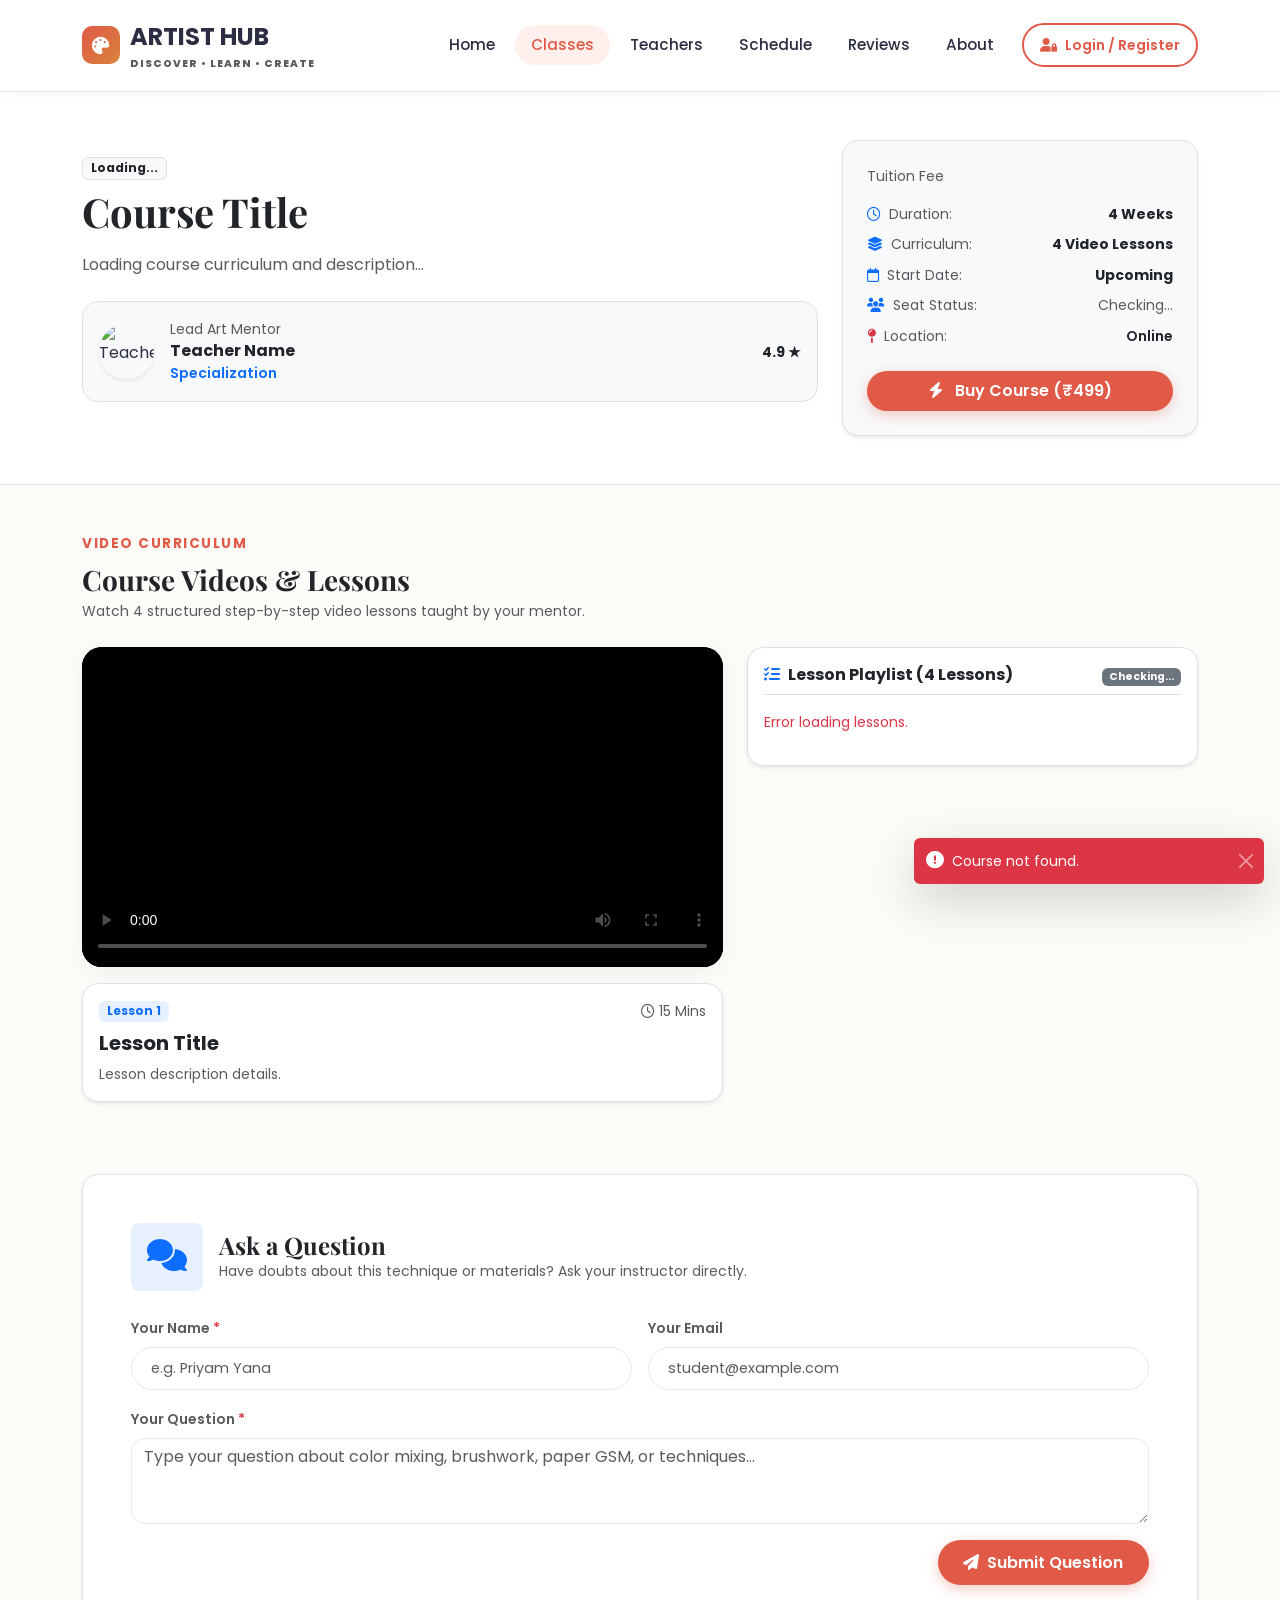
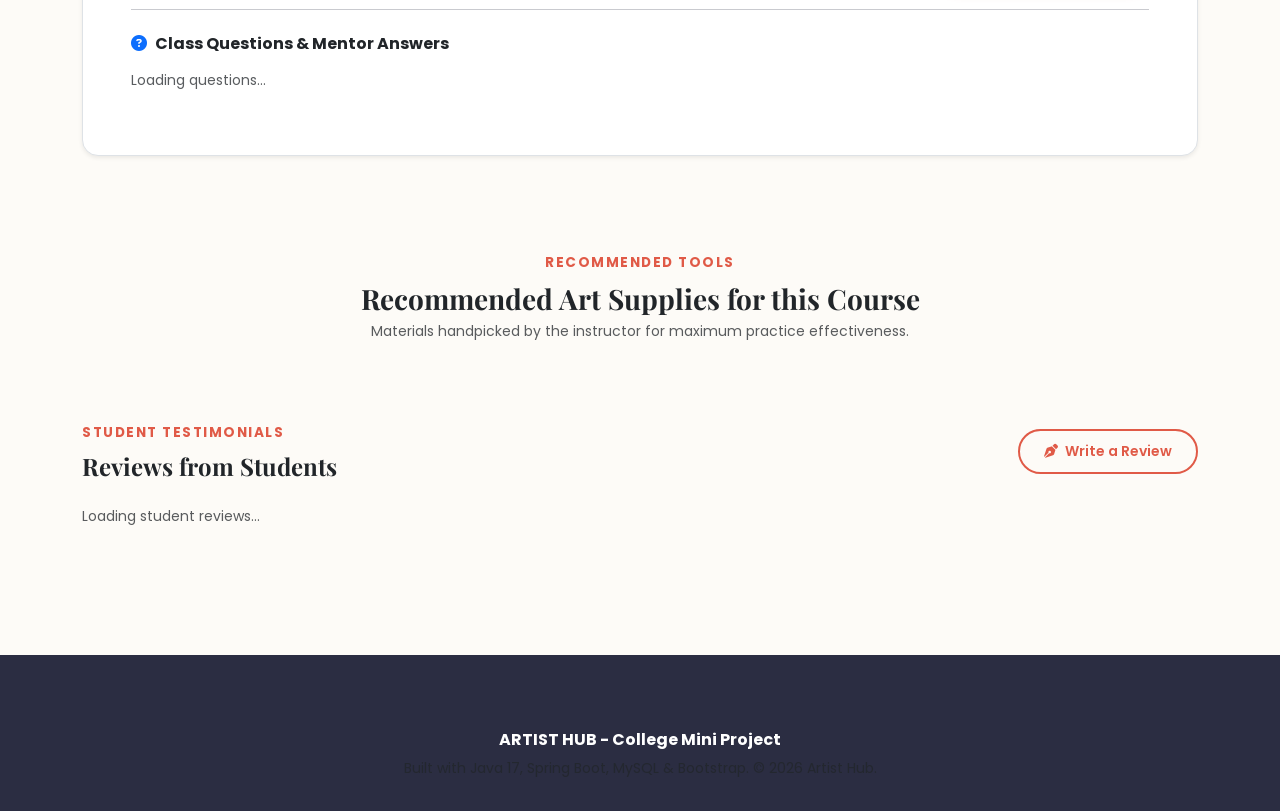
==== src/main/resources/static/course-detail.html @ 87f084c5 "Complete Artist Hub - Video learning, locked/unlocked access control, demo purchase flow, auth, prof" ====
<!DOCTYPE html>
<html lang="en">
<head>
    <meta charset="UTF-8">
    <meta name="viewport" content="width=device-width, initial-scale=1.0">
    <title>Course Details &amp; Video Lessons - ARTIST HUB</title>
    <!-- Google Fonts -->
    <link rel="preconnect" href="https://fonts.googleapis.com">
    <link rel="preconnect" href="https://fonts.gstatic.com" crossorigin>
    <link href="https://fonts.googleapis.com/css2?family=Playfair+Display:wght@600;700;800&family=Poppins:wght@300;400;500;600;700&display=swap" rel="stylesheet">
    <!-- Bootstrap 5 CSS CDN -->
    <link href="https://cdn.jsdelivr.net/npm/bootstrap@5.3.3/dist/css/bootstrap.min.css" rel="stylesheet">
    <!-- Font Awesome Icons -->
    <link rel="stylesheet" href="https://cdnjs.cloudflare.com/ajax/libs/font-awesome/6.5.2/css/all.min.css">
    <!-- Custom CSS -->
    <link rel="stylesheet" href="css/style.css">
    <style>
        .lesson-item {
            cursor: pointer;
            transition: all 0.25s ease;
            border-radius: 12px;
            padding: 1rem 1.2rem;
            margin-bottom: 0.6rem;
            background: #fff;
            border: 1px solid var(--border-color);
        }
        .lesson-item:hover {
            transform: translateX(4px);
            border-color: var(--primary-color);
        }
        .lesson-item.active {
            border-left: 5px solid var(--primary-color);
            background: #fff8f6;
            border-color: #f7cfc8;
        }
        .lesson-item.locked {
            background: #fbfbfb;
            opacity: 0.85;
        }
        .lesson-item.locked:hover {
            border-color: #f59e0b;
            background: #fffdfa;
        }
        .video-player-box {
            background: #000;
            border-radius: 20px;
            overflow: hidden;
            box-shadow: var(--shadow-soft);
        }
        .video-player-box video {
            width: 100%;
            max-height: 460px;
            display: block;
            background-color: #000;
        }
        .locked-video-overlay {
            min-height: 380px;
            background: linear-gradient(135deg, #1e202f 0%, #2b2d42 100%);
            display: flex;
            flex-direction: column;
            align-items: center;
            justify-content: center;
            color: #fff;
            padding: 2.5rem;
            text-align: center;
            border-radius: 20px;
        }
        .supply-check-item {
            background: #fff;
            border: 1px solid var(--border-color);
            border-radius: 12px;
            padding: 1rem;
            height: 100%;
            transition: transform 0.2s;
        }
        .supply-check-item:hover {
            transform: translateY(-3px);
            border-color: var(--primary-color);
        }
    </style>
</head>
<body>

    <!-- NAVBAR -->
    <nav class="navbar navbar-expand-lg navbar-custom sticky-top">
        <div class="container">
            <a class="navbar-brand" href="index.html">
                <span class="brand-icon"><i class="fa-solid fa-palette"></i></span>
                <div>
                    <span class="fw-bold tracking-wide">ARTIST HUB</span>
                    <span class="d-block small text-muted font-sans" style="font-size: 0.65rem; letter-spacing: 1px;">DISCOVER • LEARN • CREATE</span>
                </div>
            </a>
            <button class="navbar-toggler border-0" type="button" data-bs-toggle="collapse" data-bs-target="#mainNavbar">
                <span class="navbar-toggler-icon"></span>
            </button>
            <div class="collapse navbar-collapse" id="mainNavbar">
                <ul class="navbar-nav ms-auto mb-2 mb-lg-0 align-items-lg-center gap-1">
                    <li class="nav-item"><a class="nav-link" href="index.html">Home</a></li>
                    <li class="nav-item"><a class="nav-link active" href="classes.html">Classes</a></li>
                    <li class="nav-item"><a class="nav-link" href="teachers.html">Teachers</a></li>
                    <li class="nav-item"><a class="nav-link" href="schedule.html">Schedule</a></li>
                    <li class="nav-item"><a class="nav-link" href="reviews.html">Reviews</a></li>
                    <li class="nav-item"><a class="nav-link" href="about.html">About</a></li>
                </ul>
            </div>
        </div>
    </nav>

    <!-- 1. COURSE HERO & HEADER -->
    <section class="py-5 bg-white border-bottom">
        <div class="container">
            <div class="row align-items-center g-4">
                <div class="col-lg-8">
                    <div class="d-flex flex-wrap gap-2 mb-2" id="courseBadgesHeader">
                        <span class="badge bg-light text-dark border">Loading...</span>
                    </div>
                    <h1 class="display-6 fw-bold text-dark mb-3" id="courseDetailTitle">Course Title</h1>
                    <p class="text-muted fs-6 mb-4" id="courseDetailDesc">Loading course curriculum and description...</p>

                    <!-- Instructor Row -->
                    <div class="d-flex align-items-center gap-3 p-3 bg-light rounded-4 border mb-3">
                        <img id="courseTeacherImg" src="" alt="Teacher" class="rounded-circle object-fit-cover shadow-sm" style="width: 55px; height: 55px;">
                        <div>
                            <span class="small text-muted d-block font-sans">Lead Art Mentor</span>
                            <h6 class="mb-0 fw-bold text-dark" id="courseTeacherName">Teacher Name</h6>
                            <small class="text-primary fw-semibold" id="courseTeacherSpec">Specialization</small>
                            <span class="text-muted small ms-2" id="courseTeacherExp"></span>
                        </div>
                        <div class="ms-auto text-end">
                            <div class="star-rating mb-0" id="courseRatingStars"></div>
                            <span class="small fw-bold text-dark" id="courseRatingValue">4.9 ★</span>
                        </div>
                    </div>
                </div>

                <!-- Course Action Card -->
                <div class="col-lg-4">
                    <div class="p-4 rounded-4 bg-light border shadow-sm">
                        <div class="d-flex justify-content-between align-items-center mb-3">
                            <span class="text-muted small font-sans">Tuition Fee</span>
                            <div id="courseFeeDisplay" class="fw-bold fs-3"></div>
                        </div>

                        <ul class="list-unstyled small text-muted mb-4">
                            <li class="mb-2 d-flex justify-content-between">
                                <span><i class="fa-regular fa-clock text-primary me-2"></i>Duration:</span>
                                <strong class="text-dark" id="courseDuration">4 Weeks</strong>
                            </li>
                            <li class="mb-2 d-flex justify-content-between">
                                <span><i class="fa-solid fa-layer-group text-primary me-2"></i>Curriculum:</span>
                                <strong class="text-dark">4 Video Lessons</strong>
                            </li>
                            <li class="mb-2 d-flex justify-content-between">
                                <span><i class="fa-regular fa-calendar text-primary me-2"></i>Start Date:</span>
                                <strong class="text-dark" id="courseDate">Upcoming</strong>
                            </li>
                            <li class="mb-2 d-flex justify-content-between">
                                <span><i class="fa-solid fa-users text-primary me-2"></i>Seat Status:</span>
                                <span id="courseSeatsStatus">Checking...</span>
                            </li>
                            <li class="d-flex justify-content-between" id="courseLocationRow">
                                <span><i class="fa-solid fa-map-pin text-danger me-2"></i>Location:</span>
                                <span class="fw-semibold text-dark" id="courseLocation">Online</span>
                            </li>
                        </ul>

                        <div id="courseActionBtnContainer">
                            <button class="btn btn-primary-custom w-100 py-2 fs-6" id="primaryActionBtn" onclick="handleEnrollOrBuyClick()">
                                <i class="fa-solid fa-cart-shopping me-2"></i>Buy Course
                            </button>
                        </div>
                    </div>
                </div>
            </div>
        </div>
    </section>

    <!-- 2. COURSE VIDEOS / LESSON LEARNING SECTION -->
    <section class="container py-5">
        <div class="section-header mb-4">
            <span class="section-subtitle">Video Curriculum</span>
            <h3 class="fw-bold text-dark mb-1">Course Videos &amp; Lessons</h3>
            <p class="text-muted small">Watch 4 structured step-by-step video lessons taught by your mentor.</p>
        </div>

        <div class="row g-4">
            <!-- Video Player Column -->
            <div class="col-lg-7">
                <div class="video-player-box mb-3" id="videoPlayerBox">
                    <video id="courseVideoPlayer" controls playsinline poster="https://images.unsplash.com/photo-1579783900882-c0d3dad7b119?auto=format&fit=crop&w=800&q=80">
                        <source id="videoSource" src="" type="video/mp4">
                        Your browser does not support the HTML5 video element.
                    </video>
                </div>

                <!-- Locked Video Notice Placeholder (Shown when user clicks locked video) -->
                <div class="locked-video-overlay d-none mb-3" id="lockedVideoNotice">
                    <div class="rounded-circle bg-warning bg-opacity-10 text-warning d-inline-flex align-items-center justify-content-center mb-3" style="width: 75px; height: 75px;">
                        <i class="fa-solid fa-lock fa-3x"></i>
                    </div>
                    <h4 class="fw-bold text-white mb-2">This Lesson is Locked</h4>
                    <p class="text-light opacity-75 max-w-500 mb-4" id="lockedNoticeMessage">
                        Purchase this course to unlock all 4 lessons, practice files, and instructor guidance.
                    </p>
                    <button class="btn btn-warning btn-lg rounded-pill px-5 fw-bold text-dark shadow" onclick="openDemoPaymentModal()">
                        <i class="fa-solid fa-bolt me-2"></i>Buy Course to Unlock
                    </button>
                </div>

                <!-- Video Meta Info -->
                <div class="p-3 bg-white rounded-4 border shadow-sm">
                    <div class="d-flex justify-content-between align-items-center mb-2">
                        <span class="badge bg-primary bg-opacity-10 text-primary fw-bold" id="activeLessonBadge">Lesson 1</span>
                        <span class="small text-muted"><i class="fa-regular fa-clock me-1"></i><span id="activeLessonDuration">15 Mins</span></span>
                    </div>
                    <h5 class="fw-bold text-dark mb-2" id="activeLessonTitle">Lesson Title</h5>
                    <p class="small text-muted mb-0" id="activeLessonDesc">Lesson description details.</p>
                </div>
            </div>

            <!-- Lessons Playlist Column -->
            <div class="col-lg-5">
                <div class="p-3 bg-white rounded-4 border shadow-sm">
                    <div class="d-flex justify-content-between align-items-center mb-3 pb-2 border-bottom">
                        <h6 class="fw-bold text-dark mb-0"><i class="fa-solid fa-list-check text-primary me-2"></i>Lesson Playlist (4 Lessons)</h6>
                        <span class="small text-muted" id="accessStatusBadge"><span class="badge bg-secondary">Checking...</span></span>
                    </div>

                    <div id="lessonsListContainer">
                        <div class="text-center py-4">
                            <div class="spinner-border spinner-border-sm text-primary"></div>
                            <span class="small text-muted ms-2">Loading lessons...</span>
                        </div>
                    </div>
                </div>
            </div>
        </div>
    </section>

    <!-- 3. ASK A QUESTION (Q&A) SECTION -->
    <section class="container py-4">
        <div class="p-4 p-md-5 bg-white rounded-4 border shadow-sm mb-5">
            <div class="d-flex align-items-center gap-3 mb-4">
                <div class="rounded-3 p-3 bg-primary bg-opacity-10 text-primary">
                    <i class="fa-solid fa-comments fa-2x"></i>
                </div>
                <div>
                    <h4 class="fw-bold text-dark mb-0">Ask a Question</h4>
                    <p class="text-muted small mb-0">Have doubts about this technique or materials? Ask your instructor directly.</p>
                </div>
            </div>

            <!-- Question Form -->
            <form id="askQuestionForm" class="mb-4">
                <div class="row g-3">
                    <div class="col-md-6">
                        <label for="qStudentName" class="form-label small fw-semibold text-muted">Your Name <span class="text-danger">*</span></label>
                        <input type="text" class="form-control form-control-custom" id="qStudentName" placeholder="e.g. Priyam Yana" required>
                    </div>
                    <div class="col-md-6">
                        <label for="qStudentEmail" class="form-label small fw-semibold text-muted">Your Email</label>
                        <input type="email" class="form-control form-control-custom" id="qStudentEmail" placeholder="student@example.com">
                    </div>
                    <div class="col-12">
                        <label for="qQuestionText" class="form-label small fw-semibold text-muted">Your Question <span class="text-danger">*</span></label>
                        <textarea class="form-control" id="qQuestionText" rows="3" style="border-radius: 14px; border: 1px solid var(--border-color);" placeholder="Type your question about color mixing, brushwork, paper GSM, or techniques..." required></textarea>
                    </div>
                    <div class="col-12 text-end">
                        <button type="submit" class="btn btn-primary-custom" id="askQuestionSubmitBtn">
                            <i class="fa-solid fa-paper-plane me-2"></i>Submit Question
                        </button>
                    </div>
                </div>
            </form>

            <hr class="my-4">

            <!-- Question History -->
            <h6 class="fw-bold text-dark mb-3"><i class="fa-solid fa-circle-question text-primary me-2"></i>Class Questions &amp; Mentor Answers</h6>
            <div id="questionsListContainer" class="d-flex flex-column gap-3">
                <p class="text-muted small">Loading questions...</p>
            </div>
        </div>
    </section>

    <!-- 4. RECOMMENDED ART SUPPLIES SECTION -->
    <section class="container py-4">
        <div class="section-header text-center mb-4">
            <span class="section-subtitle">Recommended Tools</span>
            <h3 class="fw-bold text-dark mb-1">Recommended Art Supplies for this Course</h3>
            <p class="text-muted small">Materials handpicked by the instructor for maximum practice effectiveness.</p>
        </div>

        <div class="row g-3" id="courseSuppliesGrid">
            <!-- Dynamically populated based on course category -->
        </div>
    </section>

    <!-- 5. REVIEWS & RATINGS SECTION -->
    <section class="container py-5">
        <div class="d-flex justify-content-between align-items-center mb-4">
            <div>
                <span class="section-subtitle">Student Testimonials</span>
                <h4 class="fw-bold text-dark mb-0">Reviews from Students</h4>
            </div>
            <a href="reviews.html" class="btn btn-outline-custom btn-sm">
                <i class="fa-solid fa-pen-nib me-1"></i> Write a Review
            </a>
        </div>

        <div class="row g-4" id="courseReviewsRow">
            <p class="text-muted small">Loading student reviews...</p>
        </div>
    </section>

    <!-- ================================================================
         DEMO PAYMENT MODAL (DEMO PURCHASE FLOW)
         ================================================================ -->
    <div class="modal fade" id="demoPaymentModal" tabindex="-1" aria-labelledby="demoPaymentModalLabel" aria-hidden="true">
        <div class="modal-dialog modal-dialog-centered modal-lg">
            <div class="modal-content">
                <div class="modal-header bg-light">
                    <div>
                        <span class="badge bg-warning text-dark fw-bold mb-1"><i class="fa-solid fa-flask me-1"></i> COLLEGE DEMO CHECKOUT</span>
                        <h5 class="modal-title fw-bold text-dark" id="demoPaymentModalLabel">Complete Course Enrollment</h5>
                    </div>
                    <button type="button" class="btn-close" data-bs-dismiss="modal"></button>
                </div>
                <div class="modal-body p-4">
                    <!-- Order Summary Box -->
                    <div class="p-3 bg-light rounded-4 border mb-4">
                        <div class="d-flex justify-content-between align-items-center mb-1">
                            <span class="small text-muted font-sans">Course</span>
                            <strong class="text-dark" id="payModalCourseName">Course Title</strong>
                        </div>
                        <div class="d-flex justify-content-between align-items-center mb-1">
                            <span class="small text-muted font-sans">Student</span>
                            <strong class="text-dark" id="payModalStudentName">Student Name</strong>
                        </div>
                        <div class="d-flex justify-content-between align-items-center pt-2 border-top mt-2">
                            <span class="fw-bold text-dark">Total Amount Due</span>
                            <span class="fw-bold fs-4 text-success" id="payModalAmount">₹499</span>
                        </div>
                    </div>

                    <!-- Payment Method Selector -->
                    <h6 class="fw-bold text-dark mb-3"><i class="fa-solid fa-credit-card text-primary me-2"></i>Select Payment Method</h6>
                    <div class="row g-2 mb-4">
                        <div class="col-6 col-sm-3">
                            <input type="radio" class="btn-check" name="payMethod" id="methodUPI" value="UPI" checked onchange="updatePaymentFields('UPI')">
                            <label class="btn btn-outline-secondary w-100 py-2 rounded-3 text-center" for="methodUPI">
                                <i class="fa-solid fa-mobile-screen-button d-block mb-1 fs-5"></i>
                                <span class="small fw-semibold">UPI</span>
                            </label>
                        </div>
                        <div class="col-6 col-sm-3">
                            <input type="radio" class="btn-check" name="payMethod" id="methodDebit" value="Debit Card" onchange="updatePaymentFields('Card')">
                            <label class="btn btn-outline-secondary w-100 py-2 rounded-3 text-center" for="methodDebit">
                                <i class="fa-solid fa-credit-card d-block mb-1 fs-5"></i>
                                <span class="small fw-semibold">Debit Card</span>
                            </label>
                        </div>
                        <div class="col-6 col-sm-3">
                            <input type="radio" class="btn-check" name="payMethod" id="methodCredit" value="Credit Card" onchange="updatePaymentFields('Card')">
                            <label class="btn btn-outline-secondary w-100 py-2 rounded-3 text-center" for="methodCredit">
                                <i class="fa-regular fa-credit-card d-block mb-1 fs-5"></i>
                                <span class="small fw-semibold">Credit Card</span>
                            </label>
                        </div>
                        <div class="col-6 col-sm-3">
                            <input type="radio" class="btn-check" name="payMethod" id="methodNet" value="Net Banking" onchange="updatePaymentFields('Net')">
                            <label class="btn btn-outline-secondary w-100 py-2 rounded-3 text-center" for="methodNet">
                                <i class="fa-solid fa-building-columns d-block mb-1 fs-5"></i>
                                <span class="small fw-semibold">Net Banking</span>
                            </label>
                        </div>
                    </div>

                    <!-- Payment Fields Form -->
                    <form id="demoPaymentForm">
                        <!-- UPI Container -->
                        <div id="upiFieldsContainer" class="mb-3">
                            <label for="payUpiId" class="form-label small fw-semibold text-muted">UPI ID / VPA <span class="text-danger">*</span></label>
                            <div class="input-group">
                                <span class="input-group-text bg-light"><i class="fa-solid fa-at text-muted"></i></span>
                                <input type="text" class="form-control form-control-custom" id="payUpiId" placeholder="e.g. student@okhdfcbank" value="priyam@okaxis">
                            </div>
                            <small class="text-muted mt-1 d-block">Demo UPI ID (Instant simulation)</small>
                        </div>

                        <!-- Card Container -->
                        <div id="cardFieldsContainer" class="d-none mb-3">
                            <div class="mb-3">
                                <label for="payCardNumber" class="form-label small fw-semibold text-muted">Card Number</label>
                                <input type="text" class="form-control form-control-custom" id="payCardNumber" placeholder="4532 •••• •••• 8912" value="4532 8899 1234 5678">
                            </div>
                            <div class="row g-2">
                                <div class="col-6">
                                    <label for="payCardHolder" class="form-label small fw-semibold text-muted">Card Holder</label>
                                    <input type="text" class="form-control form-control-custom" id="payCardHolder" placeholder="Name on card" value="Priyam Yana">
                                </div>
                                <div class="col-3">
                                    <label for="payExpiry" class="form-label small fw-semibold text-muted">Expiry</label>
                                    <input type="text" class="form-control form-control-custom" id="payExpiry" placeholder="MM/YY" value="12/28">
                                </div>
                                <div class="col-3">
                                    <label for="payCvv" class="form-label small fw-semibold text-muted">CVV</label>
                                    <input type="password" class="form-control form-control-custom" id="payCvv" placeholder="•••" value="123" maxlength="3">
                                </div>
                            </div>
                        </div>

                        <!-- Net Banking Container -->
                        <div id="netFieldsContainer" class="d-none mb-3">
                            <label for="payBankSelect" class="form-label small fw-semibold text-muted">Select Bank</label>
                            <select id="payBankSelect" class="form-select form-select-custom">
                                <option value="State Bank of India">State Bank of India (SBI)</option>
                                <option value="HDFC Bank">HDFC Bank</option>
                                <option value="ICICI Bank">ICICI Bank</option>
                                <option value="Axis Bank">Axis Bank</option>
                                <option value="Punjab National Bank">Punjab National Bank</option>
                            </select>
                        </div>

                        <div class="alert alert-info border-0 rounded-3 small py-2 d-flex align-items-center gap-2 mb-4">
                            <i class="fa-solid fa-shield-halved text-primary fa-lg"></i>
                            <span><strong>Demo Payment Sandbox:</strong> No actual money is charged. Real credentials are never stored.</span>
                        </div>

                        <div class="d-grid">
                            <button type="submit" class="btn btn-primary-custom py-2 fs-6" id="submitDemoPaymentBtn">
                                <i class="fa-solid fa-check-circle me-2"></i>Confirm Demo Payment
                            </button>
                        </div>
                    </form>
                </div>
            </div>
        </div>
    </div>

    <!-- ================================================================
         PAYMENT SUCCESS MODAL
         ================================================================ -->
    <div class="modal fade" id="paymentSuccessModal" tabindex="-1" aria-hidden="true" data-bs-backdrop="static">
        <div class="modal-dialog modal-dialog-centered">
            <div class="modal-content text-center p-4">
                <div class="modal-body">
                    <div class="rounded-circle bg-success bg-opacity-10 text-success d-inline-flex align-items-center justify-content-center mb-3" style="width: 80px; height: 80px;">
                        <i class="fa-solid fa-circle-check fa-3x"></i>
                    </div>
                    <h3 class="fw-bold text-dark mb-1">Payment Successful!</h3>
                    <p class="text-muted small mb-4" id="successMessage">
                        Congratulations! You have successfully enrolled in this course.
                    </p>

                    <div class="p-3 bg-light rounded-4 border text-start mb-4 small">
                        <div class="d-flex justify-content-between mb-1">
                            <span class="text-muted">Course:</span>
                            <strong class="text-dark" id="successCourseName">Course Title</strong>
                        </div>
                        <div class="d-flex justify-content-between mb-1">
                            <span class="text-muted">Amount Paid:</span>
                            <strong class="text-success" id="successAmount">₹499</strong>
                        </div>
                        <div class="d-flex justify-content-between">
                            <span class="text-muted">Transaction ID:</span>
                            <span class="font-monospace fw-bold text-dark" id="successTxnId">TXN-ART-123456</span>
                        </div>
                    </div>

                    <div class="d-grid gap-2">
                        <button type="button" class="btn btn-primary-custom" onclick="closeSuccessAndStartLearning()">
                            <i class="fa-solid fa-play me-2"></i>Start Learning Now
                        </button>
                        <a href="profile.html#my-courses" class="btn btn-outline-secondary rounded-pill btn-sm">
                            View in My Courses
                        </a>
                    </div>
                </div>
            </div>
        </div>
    </div>

    <!-- FOOTER -->
    <footer class="footer-custom">
        <div class="container text-center">
            <p class="mb-1 fw-bold text-white">ARTIST HUB - College Mini Project</p>
            <p class="small text-muted mb-0">Built with Java 17, Spring Boot, MySQL &amp; Bootstrap. © 2026 Artist Hub.</p>
        </div>
    </footer>

    <!-- Scripts -->
    <script src="https://cdn.jsdelivr.net/npm/bootstrap@5.3.3/dist/js/bootstrap.bundle.min.js"></script>
    <script src="js/app.js"></script>

    <!-- Page Specific Script -->
    <script>
        let currentClassId = null;
        let currentClassData = null;
        let currentLessons = [];
        let isEnrolled = false;

        document.addEventListener('DOMContentLoaded', async () => {
            const params = new URLSearchParams(window.location.search);
            currentClassId = params.get('id');

            if (!currentClassId) {
                // Default to course 1
                currentClassId = 1;
            }

            await loadCourseDetails();
            await checkEnrollmentStatus();
            await loadCourseVideos();
            await loadQuestions();
            await loadCourseReviews();
            setupQuestionForm();
            setupPaymentForm();
        });

        // 1. Load Course Metadata
        async function loadCourseDetails() {
            try {
                const res = await fetch(`${API_BASE}/classes/${currentClassId}`);
                if (!res.ok) throw new Error('Class not found');
                const c = await res.json();
                currentClassData = c;

                document.title = `${c.name} - ARTIST HUB`;
                document.getElementById('courseDetailTitle').textContent = c.name;
                document.getElementById('courseDetailDesc').textContent = c.description || '';
                document.getElementById('courseDuration').textContent = `${c.duration || 'Flexible'} (${c.sessions || 4} Sessions)`;
                document.getElementById('courseDate').textContent = c.date || 'Self-Paced / Live';

                // Badges
                document.getElementById('courseBadgesHeader').innerHTML = `
                    ${getCategoryBadge(c.category)}
                    ${getModeBadge(c.mode)}
                    <span class="badge bg-light text-dark border">${c.level}</span>
                `;

                // Fee Display
                document.getElementById('courseFeeDisplay').innerHTML = formatFee(c.fee);

                // Location / Mode
                const isOnline = (c.mode || '').toLowerCase() === 'online';
                if (isOnline) {
                    document.getElementById('courseLocation').innerHTML = `<span class="badge bg-info-subtle text-info border">Online Zoom Studio</span>`;
                } else {
                    document.getElementById('courseLocation').innerHTML = `<span class="badge bg-warning-subtle text-warning border">${c.address || ''}, ${c.city || 'Studio'}</span>`;
                }

                // Teacher
                if (c.teacher) {
                    document.getElementById('courseTeacherImg').src = c.teacher.profileImage || '';
                    document.getElementById('courseTeacherName').textContent = c.teacher.name;
                    document.getElementById('courseTeacherSpec').textContent = c.teacher.specialization;
                    document.getElementById('courseTeacherExp').textContent = `• ${c.teacher.experience}`;
                    document.getElementById('courseRatingStars').innerHTML = getStarRatingHtml(c.teacher.rating);
                    document.getElementById('courseRatingValue').textContent = `${c.teacher.rating} ★`;
                }

                // Seats status
                const availableSeats = c.availableSeats !== undefined ? c.availableSeats : Math.max(0, (c.maxStudents || 0) - (c.enrolledStudents || 0));
                document.getElementById('courseSeatsStatus').innerHTML = getSeatsBadge(availableSeats, c.maxStudents);

                // Render Supplies based on category
                renderSupplies(c.category);
            } catch (err) {
                console.error('Error loading course:', err);
                showNotification('Course not found.', 'error');
            }
        }

        // 2. Check Enrollment Status for Current User
        async function checkEnrollmentStatus() {
            const user = getCurrentUser();
            const isFree = (currentClassData && (currentClassData.fee === null || currentClassData.fee === 0));

            if (!user) {
                isEnrolled = false;
                updateActionButton(false, isFree);
                return;
            }

            try {
                const res = await fetch(`${API_BASE}/enrollments/check?email=${encodeURIComponent(user.email)}&classId=${currentClassId}`);
                if (res.ok) {
                    const data = await res.json();
                    isEnrolled = data.enrolled;
                }
            } catch (e) {
                console.error('Check enrollment error:', e);
            }

            updateActionButton(isEnrolled, isFree);
        }

        function updateActionButton(enrolled, isFree) {
            const container = document.getElementById('courseActionBtnContainer');
            if (!container) return;

            if (enrolled) {
                container.innerHTML = `
                    <div class="alert alert-success border-0 rounded-pill py-2 text-center fw-semibold small mb-0">
                        <i class="fa-solid fa-circle-check me-1"></i> You are Enrolled in this Course
                    </div>
                `;
            } else if (isFree) {
                container.innerHTML = `
                    <button class="btn btn-success w-100 py-2 fs-6 rounded-pill" onclick="handleEnrollOrBuyClick()">
                        <i class="fa-solid fa-gift me-2"></i> Join Free Class (₹0)
                    </button>
                `;
            } else {
                container.innerHTML = `
                    <button class="btn btn-primary-custom w-100 py-2 fs-6" onclick="handleEnrollOrBuyClick()">
                        <i class="fa-solid fa-bolt me-2"></i> Buy Course (₹${currentClassData ? currentClassData.fee : 499})
                    </button>
                `;
            }
        }

        // 3. Load Course Videos (Access Control Checked on Backend)
        async function loadCourseVideos() {
            const user = getCurrentUser();
            const emailParam = user ? `?studentEmail=${encodeURIComponent(user.email)}` : '';

            try {
                const res = await fetch(`${API_BASE}/classes/${currentClassId}/videos${emailParam}`);
                if (!res.ok) throw new Error('Failed to load videos');

                const videos = await res.json();
                currentLessons = videos;
                renderLessonsPlaylist(videos);

                // Play first available video by default
                if (videos.length > 0) {
                    selectLesson(videos[0]);
                }

                // Update Access Status Badge
                const isFree = (currentClassData && (currentClassData.fee === null || currentClassData.fee === 0));
                const badgeEl = document.getElementById('accessStatusBadge');
                if (isFree || isEnrolled) {
                    badgeEl.innerHTML = `<span class="badge bg-success"><i class="fa-solid fa-lock-open me-1"></i>All 4 Lessons Unlocked</span>`;
                } else {
                    badgeEl.innerHTML = `<span class="badge bg-warning text-dark"><i class="fa-solid fa-lock me-1"></i>1 Preview • 3 Locked</span>`;
                }
            } catch (err) {
                console.error('Error loading course videos:', err);
                document.getElementById('lessonsListContainer').innerHTML = `<p class="text-danger small">Error loading lessons.</p>`;
            }
        }

        function renderLessonsPlaylist(videos) {
            const container = document.getElementById('lessonsListContainer');
            if (!videos || videos.length === 0) {
                container.innerHTML = `<p class="text-muted small">No video lessons configured for this course yet.</p>`;
                return;
            }

            container.innerHTML = videos.map((v, idx) => {
                const isLocked = v.isLocked;
                const icon = isLocked 
                    ? '<i class="fa-solid fa-lock text-warning fa-lg me-2"></i>' 
                    : '<i class="fa-solid fa-circle-play text-primary fa-lg me-2"></i>';
                const statusBadge = isLocked 
                    ? '<span class="badge bg-warning text-dark small">Locked 🔒</span>' 
                    : (v.isFreePreview ? '<span class="badge bg-info text-white small">Free Preview ▶</span>' : '<span class="badge bg-success small">Available ✓</span>');

                return `
                    <div class="lesson-item ${isLocked ? 'locked' : ''} ${idx === 0 ? 'active' : ''}" 
                         id="lessonItem_${v.id}" 
                         onclick="onLessonClick(${v.id})">
                        <div class="d-flex justify-content-between align-items-center mb-1">
                            <span class="small fw-bold text-dark">${icon} Lesson ${v.lessonNumber || (idx + 1)}</span>
                            ${statusBadge}
                        </div>
                        <h6 class="mb-1 text-dark fw-semibold small">${v.title}</h6>
                        <div class="d-flex justify-content-between text-muted small">
                            <span>${v.duration || '15 Mins'}</span>
                            <span class="text-primary">${isLocked ? 'Click to Unlock' : 'Watch Now'}</span>
                        </div>
                    </div>
                `;
            }).join('');
        }

        // When a user clicks a lesson
        function onLessonClick(videoId) {
            const video = currentLessons.find(v => v.id === videoId);
            if (!video) return;

            // Highlight in playlist
            document.querySelectorAll('.lesson-item').forEach(el => el.classList.remove('active'));
            const activeEl = document.getElementById(`lessonItem_${videoId}`);
            if (activeEl) activeEl.classList.add('active');

            if (video.isLocked) {
                // Show locked video view
                showLockedVideoNotice(video);
            } else {
                // Play the video
                selectLesson(video);
            }
        }

        function selectLesson(video) {
            // Hide locked notice, show player
            document.getElementById('lockedVideoNotice').classList.add('d-none');
            document.getElementById('videoPlayerBox').classList.remove('d-none');

            const player = document.getElementById('courseVideoPlayer');
            const source = document.getElementById('videoSource');

            if (video.videoUrl) {
                source.src = video.videoUrl;
                player.load();
            }

            document.getElementById('activeLessonBadge').textContent = `Lesson ${video.lessonNumber}`;
            document.getElementById('activeLessonTitle').textContent = video.title;
            document.getElementById('activeLessonDesc').textContent = video.description || '';
            document.getElementById('activeLessonDuration').textContent = video.duration || '15 Mins';
        }

        function showLockedVideoNotice(video) {
            document.getElementById('videoPlayerBox').classList.add('d-none');
            document.getElementById('lockedVideoNotice').classList.remove('d-none');

            document.getElementById('lockedNoticeMessage').innerHTML = `
                <strong>${video.title}</strong> is locked.<br>
                Purchase this course to unlock all 4 lessons, video files, and mentor Q&amp;A!
            `;
            document.getElementById('activeLessonBadge').textContent = `Lesson ${video.lessonNumber} (Locked)`;
            document.getElementById('activeLessonTitle').textContent = `${video.title} 🔒`;
            document.getElementById('activeLessonDesc').textContent = 'This lesson is locked. Purchase this course to unlock all 4 lessons.';
        }

        // 4. Handle Enroll / Buy Button
        function handleEnrollOrBuyClick() {
            const user = getCurrentUser();
            if (!user) {
                // Prompt sign in
                showNotification('Please sign in or create an account to enroll.', 'error');
                setTimeout(() => {
                    window.location.href = `login.html?redirect=course-detail.html?id=${currentClassId}`;
                }, 800);
                return;
            }

            const isFree = (currentClassData && (currentClassData.fee === null || currentClassData.fee === 0));

            if (isFree) {
                // Free course instant enrollment
                executeFreeEnrollment(user);
            } else {
                // Open Demo Payment Checkout Modal
                openDemoPaymentModal();
            }
        }

        async function executeFreeEnrollment(user) {
            try {
                const res = await fetch(`${API_BASE}/enrollments`, {
                    method: 'POST',
                    headers: { 'Content-Type': 'application/json' },
                    body: JSON.stringify({
                        studentName: user.name,
                        studentEmail: user.email,
                        studentPhone: user.phone || '+91 9876543210',
                        classId: currentClassId,
                        paymentMethod: 'Free Enrollment',
                        amountPaid: 0.0
                    })
                });
                const data = await res.json();
                if (res.ok) {
                    showNotification('Enrolled in Free Course successfully! All 4 lessons unlocked.', 'success');
                    isEnrolled = true;
                    updateActionButton(true, true);
                    loadCourseVideos();
                } else {
                    showNotification(data.error || 'Enrollment failed.', 'error');
                }
            } catch (e) {
                showNotification('Network error.', 'error');
            }
        }

        function openDemoPaymentModal() {
            const user = getCurrentUser();
            if (!user) {
                window.location.href = `login.html?redirect=course-detail.html?id=${currentClassId}`;
                return;
            }

            document.getElementById('payModalCourseName').textContent = currentClassData ? currentClassData.name : 'Course';
            document.getElementById('payModalStudentName').textContent = user.name;
            document.getElementById('payModalAmount').textContent = `₹${currentClassData ? currentClassData.fee : 499}`;

            const modal = bootstrap.Modal.getOrCreateInstance(document.getElementById('demoPaymentModal'));
            modal.show();
        }

        function updatePaymentFields(method) {
            const upiBox = document.getElementById('upiFieldsContainer');
            const cardBox = document.getElementById('cardFieldsContainer');
            const netBox = document.getElementById('netFieldsContainer');

            upiBox.classList.add('d-none');
            cardBox.classList.add('d-none');
            netBox.classList.add('d-none');

            if (method === 'UPI') {
                upiBox.classList.remove('d-none');
            } else if (method === 'Card') {
                cardBox.classList.remove('d-none');
            } else if (method === 'Net') {
                netBox.classList.remove('d-none');
            }
        }

        function setupPaymentForm() {
            const form = document.getElementById('demoPaymentForm');
            if (!form) return;

            form.addEventListener('submit', async (e) => {
                e.preventDefault();
                const user = getCurrentUser();
                const btn = document.getElementById('submitDemoPaymentBtn');
                const selectedMethod = document.querySelector('input[name="payMethod"]:checked')?.value || 'UPI';

                btn.disabled = true;
                btn.innerHTML = '<span class="spinner-border spinner-border-sm me-2"></span>Processing Demo Payment...';

                try {
                    const res = await fetch(`${API_BASE}/enrollments/purchase`, {
                        method: 'POST',
                        headers: { 'Content-Type': 'application/json' },
                        body: JSON.stringify({
                            studentName: user.name,
                            studentEmail: user.email,
                            studentPhone: user.phone || '+91 9876543210',
                            classId: currentClassId,
                            paymentMethod: selectedMethod,
                            amountPaid: currentClassData ? currentClassData.fee : 499
                        })
                    });

                    const data = await res.json();

                    if (res.ok) {
                        // Close Payment Modal
                        const payModal = bootstrap.Modal.getInstance(document.getElementById('demoPaymentModal'));
                        if (payModal) payModal.hide();

                        // Populate Success Modal
                        document.getElementById('successCourseName').textContent = data.courseName || currentClassData.name;
                        document.getElementById('successAmount').textContent = `₹${data.amountPaid || currentClassData.fee}`;
                        document.getElementById('successTxnId').textContent = data.transactionId || 'TXN-ART-SUCCESS';

                        // Show Success Modal
                        const successModal = bootstrap.Modal.getOrCreateInstance(document.getElementById('paymentSuccessModal'));
                        successModal.show();

                        // Update state & reload videos
                        isEnrolled = true;
                        updateActionButton(true, false);
                        loadCourseVideos();
                    } else {
                        showNotification(data.error || 'Demo payment failed.', 'error');
                    }
                } catch (err) {
                    showNotification('Network error processing demo payment.', 'error');
                } finally {
                    btn.disabled = false;
                    btn.innerHTML = '<i class="fa-solid fa-check-circle me-2"></i>Confirm Demo Payment';
                }
            });
        }

        function closeSuccessAndStartLearning() {
            const successModal = bootstrap.Modal.getInstance(document.getElementById('paymentSuccessModal'));
            if (successModal) successModal.hide();

            // Scroll up to video player
            document.getElementById('videoPlayerBox').scrollIntoView({ behavior: 'smooth' });
        }

        // 5. Questions / Q&A Section
        async function loadQuestions() {
            const container = document.getElementById('questionsListContainer');
            try {
                const res = await fetch(`${API_BASE}/questions/class/${currentClassId}`);
                if (!res.ok) throw new Error('Failed to load questions');
                const questions = await res.json();

                if (!questions || questions.length === 0) {
                    container.innerHTML = `<p class="text-muted small">No questions asked yet. Be the first to ask!</p>`;
                    return;
                }

                container.innerHTML = questions.map(q => `
                    <div class="p-3 bg-light rounded-3 border">
                        <div class="d-flex justify-content-between align-items-center mb-1">
                            <strong class="text-dark small"><i class="fa-solid fa-user-circle text-primary me-1"></i>${q.studentName}</strong>
                            <span class="text-muted" style="font-size: 0.75rem;">${q.askedDate || 'Recent'}</span>
                        </div>
                        <p class="mb-2 text-dark small fw-medium">${q.questionText}</p>
                        ${q.answerText ? `
                            <div class="p-2 bg-white rounded-2 border-start border-3 border-success small text-muted">
                                <strong class="d-block text-success" style="font-size: 0.8rem;"><i class="fa-solid fa-reply me-1"></i>Instructor Response:</strong>
                                ${q.answerText}
                            </div>
                        ` : '<span class="badge bg-warning-subtle text-warning border small">Awaiting mentor reply...</span>'}
                    </div>
                `).join('');
            } catch (e) {
                console.error('Questions error:', e);
            }
        }

        function setupQuestionForm() {
            const user = getCurrentUser();
            if (user) {
                document.getElementById('qStudentName').value = user.name || '';
                document.getElementById('qStudentEmail').value = user.email || '';
            }

            const form = document.getElementById('askQuestionForm');
            if (!form) return;

            form.addEventListener('submit', async (e) => {
                e.preventDefault();
                const name = document.getElementById('qStudentName').value.trim();
                const email = document.getElementById('qStudentEmail').value.trim();
                const questionText = document.getElementById('qQuestionText').value.trim();
                const btn = document.getElementById('askQuestionSubmitBtn');

                btn.disabled = true;

                try {
                    const res = await fetch(`${API_BASE}/questions`, {
                        method: 'POST',
                        headers: { 'Content-Type': 'application/json' },
                        body: JSON.stringify({
                            classId: currentClassId,
                            studentName: name,
                            studentEmail: email,
                            questionText: questionText
                        })
                    });

                    if (res.ok) {
                        showNotification('Question submitted! Your mentor will reply soon.', 'success');
                        document.getElementById('qQuestionText').value = '';
                        loadQuestions();
                    } else {
                        showNotification('Failed to submit question.', 'error');
                    }
                } catch (err) {
                    showNotification('Server communication error.', 'error');
                } finally {
                    btn.disabled = false;
                }
            });
        }

        // 6. Recommended Art Supplies by Category
        function renderSupplies(category) {
            const grid = document.getElementById('courseSuppliesGrid');
            if (!grid) return;

            const cat = (category || '').toLowerCase();
            let supplies = [];

            if (cat.includes('paint')) {
                supplies = [
                    { name: 'Watercolor / Acrylic Paint Set', desc: 'Primary pigments with high lightfastness rating.', icon: 'fa-palette', color: 'text-danger' },
                    { name: 'Synthetic Bristle Brushes', desc: 'Round (#2, #6) and Flat (#1/2, #1 inch) wash brushes.', icon: 'fa-paintbrush', color: 'text-primary' },
                    { name: 'Canvas Board / 300 GSM Paper', desc: 'Pre-stretched canvas or heavy cotton cold-pressed paper.', icon: 'fa-file', color: 'text-warning' },
                    { name: 'Mixing Palette & Water Cup', desc: 'Slanted well palette for smooth gradient blending.', icon: 'fa-glass-water', color: 'text-info' }
                ];
            } else if (cat.includes('sketch')) {
                supplies = [
                    { name: 'Graphite Pencils (HB, 2B, 4B, 6B)', desc: 'High-quality grading pencils for outlines & deep darks.', icon: 'fa-pencil', color: 'text-primary' },
                    { name: 'Heavy Sketchbook (140+ GSM)', desc: 'Acid-free cartridge paper that withstands shading.', icon: 'fa-book-open', color: 'text-success' },
                    { name: 'Kneaded Eraser & Mono Zero', desc: 'Lifts graphite gently without damaging paper fibers.', icon: 'fa-eraser', color: 'text-danger' },
                    { name: 'Paper Blending Stumps (Tortillons)', desc: 'For smooth facial tones and realistic soft shadows.', icon: 'fa-wand-magic', color: 'text-warning' }
                ];
            } else if (cat.includes('doodle')) {
                supplies = [
                    { name: 'Black Fineliner Pens (0.3 & 0.5)', desc: 'Waterproof pigment ink that will not smudge.', icon: 'fa-pen-nib', color: 'text-dark' },
                    { name: 'Smooth Unruled Notebook', desc: 'Bright white paper with zero texture for clean lines.', icon: 'fa-book', color: 'text-primary' },
                    { name: 'Colored Gel Pens / Dual Markers', desc: 'Vibrant highlight accents and character color fills.', icon: 'fa-highlighter', color: 'text-success' },
                    { name: 'Geometric Ruler & Stencil', desc: 'Helpful for symmetrical mandala circles and borders.', icon: 'fa-compass', color: 'text-info' }
                ];
            } else { // Pastel
                supplies = [
                    { name: 'Soft Pastels Set (24+ Shades)', desc: 'Velvety rich chalk pastels with high blendability.', icon: 'fa-sun', color: 'text-warning' },
                    { name: 'Textured Pastel Paper', desc: 'Sand-grained paper tooth designed to hold pigments.', icon: 'fa-file-lines', color: 'text-danger' },
                    { name: 'Silicone Blending Tools & Wipes', desc: 'Finger-friendly blending without muddying gradients.', icon: 'fa-hand', color: 'text-primary' },
                    { name: 'Workable Art Fixative Spray', desc: 'Locks finished pastel dust safely to the surface.', icon: 'fa-spray-can', color: 'text-info' }
                ];
            }

            grid.innerHTML = supplies.map(s => `
                <div class="col-md-3 col-sm-6">
                    <div class="supply-check-item">
                        <div class="d-flex align-items-center gap-2 mb-2">
                            <i class="fa-solid ${s.icon} ${s.color} fa-lg"></i>
                            <h6 class="mb-0 fw-bold text-dark small">${s.name}</h6>
                        </div>
                        <p class="text-muted small mb-0">${s.desc}</p>
                    </div>
                </div>
            `).join('');
        }

        // 7. Load Reviews for this class
        async function loadCourseReviews() {
            const container = document.getElementById('courseReviewsRow');
            try {
                const res = await fetch(`${API_BASE}/reviews`);
                if (!res.ok) return;
                const allReviews = await res.json();
                const matched = allReviews.filter(r => currentClassData && r.className && r.className.toLowerCase().includes(currentClassData.name.toLowerCase()));

                const displayReviews = matched.length > 0 ? matched : allReviews.slice(0, 3);

                container.innerHTML = displayReviews.map(r => `
                    <div class="col-md-4">
                        <div class="review-card">
                            <div class="star-rating mb-2">${getStarRatingHtml(r.rating)}</div>
                            <p class="review-comment">"${r.comment}"</p>
                            <div class="d-flex align-items-center gap-2 mt-auto pt-2 border-top">
                                <div class="rounded-circle bg-light d-flex align-items-center justify-content-center text-primary fw-bold" style="width: 34px; height: 34px;">
                                    ${r.studentName ? r.studentName.charAt(0).toUpperCase() : 'S'}
                                </div>
                                <div>
                                    <h6 class="mb-0 fw-bold text-dark small">${r.studentName}</h6>
                                    <span class="text-muted" style="font-size: 0.75rem;">Verified Student</span>
                                </div>
                            </div>
                        </div>
                    </div>
                `).join('');
            } catch (e) {
                console.error('Reviews load error:', e);
            }
        }
    </script>
</body>
</html>
---- src/main/resources/static/css/style.css ----
/* ===================================================================
   ARTIST HUB - Modern Artistic CSS Design System
   =================================================================== */

:root {
    --primary-color: #e05a47;
    --primary-hover: #c94432;
    --primary-light: #fff0ed;
    --secondary-color: #2b2d42;
    --accent-color: #d8833b;
    --accent-teal: #198754;
    --bg-warm: #fdfbf7;
    --bg-card: #ffffff;
    --text-main: #2b2d42;
    --text-muted: #6c757d;
    --border-color: #ede8e1;
    --shadow-soft: 0 4px 20px rgba(0, 0, 0, 0.05);
    --shadow-hover: 0 10px 30px rgba(224, 90, 71, 0.15);
    --radius-default: 16px;
    --radius-pill: 50px;
}

body {
    font-family: 'Poppins', -apple-system, BlinkMacSystemFont, "Segoe UI", Roboto, sans-serif;
    background-color: var(--bg-warm);
    color: var(--text-main);
    line-height: 1.6;
    overflow-x: hidden;
}

h1, h2, h3, h4, .brand-font {
    font-family: 'Playfair Display', Georgia, serif;
    font-weight: 700;
}

/* -------------------------------------------------------------------
   Navbar
   ------------------------------------------------------------------- */
.navbar-custom {
    background-color: rgba(255, 255, 255, 0.95);
    backdrop-filter: blur(10px);
    border-bottom: 1px solid var(--border-color);
    box-shadow: 0 2px 15px rgba(0, 0, 0, 0.04);
    padding: 0.8rem 0;
    transition: all 0.3s ease;
}

.navbar-brand {
    font-size: 1.5rem;
    font-weight: 800;
    color: var(--secondary-color) !important;
    display: flex;
    align-items: center;
    gap: 10px;
}

.brand-icon {
    width: 38px;
    height: 38px;
    background: linear-gradient(135deg, var(--primary-color), var(--accent-color));
    color: white;
    display: inline-flex;
    align-items: center;
    justify-content: center;
    border-radius: 10px;
    font-size: 1.1rem;
}

.nav-link {
    font-weight: 500;
    font-size: 0.95rem;
    color: var(--secondary-color) !important;
    padding: 0.5rem 1rem !important;
    border-radius: var(--radius-pill);
    transition: all 0.2s ease;
}

.nav-link:hover, .nav-link.active {
    color: var(--primary-color) !important;
    background-color: var(--primary-light);
}

/* -------------------------------------------------------------------
   Buttons & Badges
   ------------------------------------------------------------------- */
.btn-primary-custom {
    background-color: var(--primary-color);
    border: none;
    color: white;
    padding: 0.65rem 1.6rem;
    font-weight: 600;
    border-radius: var(--radius-pill);
    transition: all 0.25s ease;
    box-shadow: 0 4px 14px rgba(224, 90, 71, 0.3);
}

.btn-primary-custom:hover {
    background-color: var(--primary-hover);
    color: white;
    transform: translateY(-2px);
    box-shadow: 0 6px 20px rgba(224, 90, 71, 0.4);
}

.btn-outline-custom {
    border: 2px solid var(--primary-color);
    color: var(--primary-color);
    padding: 0.6rem 1.5rem;
    font-weight: 600;
    border-radius: var(--radius-pill);
    transition: all 0.25s ease;
    background: transparent;
}

.btn-outline-custom:hover {
    background-color: var(--primary-color);
    color: white;
    transform: translateY(-2px);
}

.badge-category {
    font-size: 0.75rem;
    font-weight: 600;
    padding: 0.35rem 0.8rem;
    border-radius: var(--radius-pill);
    text-transform: uppercase;
    letter-spacing: 0.5px;
}

.badge-painting {
    background-color: #ede7f6;
    color: #5e35b1;
}

.badge-sketching {
    background-color: #e3f2fd;
    color: #1565c0;
}

.badge-pastel {
    background-color: #fff3e0;
    color: #e65100;
}

.badge-doodling {
    background-color: #e8f5e9;
    color: #2e7d32;
}

.badge-online {
    background-color: #e0f2fe;
    color: #0284c7;
}

.badge-offline {
    background-color: #fef3c7;
    color: #b45309;
}

.badge-free {
    background-color: #d1fae5;
    color: #047857;
    font-weight: 700;
}

/* -------------------------------------------------------------------
   Hero Section
   ------------------------------------------------------------------- */
.hero-section {
    padding: 5rem 0 4rem;
    position: relative;
    background: linear-gradient(180deg, #fff9f5 0%, var(--bg-warm) 100%);
    border-bottom: 1px solid var(--border-color);
}

.hero-tagline {
    display: inline-block;
    background: var(--primary-light);
    color: var(--primary-color);
    font-weight: 600;
    font-size: 0.85rem;
    padding: 0.4rem 1.2rem;
    border-radius: var(--radius-pill);
    margin-bottom: 1.2rem;
    text-transform: uppercase;
    letter-spacing: 1px;
}

.hero-title {
    font-size: 3.2rem;
    line-height: 1.2;
    color: var(--secondary-color);
    margin-bottom: 1.2rem;
}

.hero-title span {
    color: var(--primary-color);
    position: relative;
}

.hero-subtitle {
    font-size: 1.15rem;
    color: var(--text-muted);
    margin-bottom: 2rem;
    max-width: 580px;
}

.hero-stats-box {
    background: white;
    border-radius: var(--radius-default);
    padding: 1.2rem 1.8rem;
    box-shadow: var(--shadow-soft);
    border: 1px solid var(--border-color);
    display: flex;
    justify-content: space-between;
    gap: 1.5rem;
    margin-top: 2rem;
}

.stat-item h4 {
    margin: 0;
    color: var(--primary-color);
    font-size: 1.7rem;
    font-weight: 800;
}

.stat-item p {
    margin: 0;
    font-size: 0.82rem;
    color: var(--text-muted);
    font-weight: 500;
}

.hero-image-wrapper {
    position: relative;
    border-radius: 24px;
    overflow: hidden;
    box-shadow: 0 15px 35px rgba(0, 0, 0, 0.1);
}

.hero-image-wrapper img {
    width: 100%;
    height: 480px;
    object-fit: cover;
    transition: transform 0.5s ease;
}

.hero-image-wrapper:hover img {
    transform: scale(1.03);
}

.hero-badge-float {
    position: absolute;
    bottom: 25px;
    left: 25px;
    background: rgba(255, 255, 255, 0.95);
    backdrop-filter: blur(8px);
    padding: 12px 20px;
    border-radius: var(--radius-default);
    box-shadow: 0 8px 25px rgba(0, 0, 0, 0.12);
    display: flex;
    align-items: center;
    gap: 12px;
}

/* -------------------------------------------------------------------
   Section Headers
   ------------------------------------------------------------------- */
.section-padding {
    padding: 4.5rem 0;
}

.section-header {
    margin-bottom: 3rem;
}

.section-subtitle {
    text-transform: uppercase;
    font-size: 0.85rem;
    font-weight: 700;
    color: var(--primary-color);
    letter-spacing: 1.5px;
    display: block;
    margin-bottom: 0.5rem;
}

.section-title {
    font-size: 2.3rem;
    color: var(--secondary-color);
    margin-bottom: 0.7rem;
}

.section-desc {
    color: var(--text-muted);
    font-size: 1rem;
    max-width: 600px;
    margin: 0 auto;
}

/* -------------------------------------------------------------------
   Cards (Classes, Teachers, Reviews)
   ------------------------------------------------------------------- */
.art-card {
    background: var(--bg-card);
    border-radius: var(--radius-default);
    border: 1px solid var(--border-color);
    box-shadow: var(--shadow-soft);
    overflow: hidden;
    transition: all 0.3s ease;
    height: 100%;
    display: flex;
    flex-direction: column;
}

.art-card:hover {
    transform: translateY(-6px);
    box-shadow: var(--shadow-hover);
    border-color: rgba(224, 90, 71, 0.3);
}

.card-img-holder {
    height: 180px;
    position: relative;
    overflow: hidden;
    background-color: #f1ede7;
}

.card-img-holder img {
    width: 100%;
    height: 100%;
    object-fit: cover;
    transition: transform 0.4s ease;
}

.art-card:hover .card-img-holder img {
    transform: scale(1.06);
}

.card-badge-top {
    position: absolute;
    top: 12px;
    left: 12px;
}

.card-mode-top {
    position: absolute;
    top: 12px;
    right: 12px;
}

.art-card-body {
    padding: 1.5rem;
    display: flex;
    flex-direction: column;
    flex-grow: 1;
}

.class-title {
    font-size: 1.25rem;
    font-weight: 700;
    color: var(--secondary-color);
    margin-bottom: 0.6rem;
    line-height: 1.35;
}

.class-desc {
    font-size: 0.88rem;
    color: var(--text-muted);
    margin-bottom: 1rem;
    display: -webkit-box;
    -webkit-line-clamp: 2;
    -webkit-box-orient: vertical;
    overflow: hidden;
}

.class-meta {
    font-size: 0.82rem;
    color: var(--text-muted);
    display: flex;
    flex-wrap: wrap;
    gap: 12px;
    margin-bottom: 1.2rem;
    padding-bottom: 1rem;
    border-bottom: 1px solid var(--border-color);
}

.class-meta span {
    display: inline-flex;
    align-items: center;
    gap: 5px;
}

.teacher-snippet {
    display: flex;
    align-items: center;
    gap: 10px;
    margin-bottom: 1.2rem;
}

.teacher-snippet img {
    width: 36px;
    height: 36px;
    border-radius: 50%;
    object-fit: cover;
}

.teacher-snippet .teacher-name {
    font-size: 0.88rem;
    font-weight: 600;
    color: var(--secondary-color);
    margin: 0;
}

.teacher-snippet .teacher-spec {
    font-size: 0.75rem;
    color: var(--text-muted);
    margin: 0;
}

.card-bottom-row {
    margin-top: auto;
    display: flex;
    align-items: center;
    justify-content: space-between;
    padding-top: 0.5rem;
}

.price-tag {
    font-size: 1.35rem;
    font-weight: 800;
    color: var(--secondary-color);
}

.price-tag.free {
    color: #198754;
}

.seats-badge {
    font-size: 0.78rem;
    font-weight: 600;
    padding: 0.2rem 0.6rem;
    border-radius: 6px;
}

.seats-badge.plenty {
    background-color: #e8f5e9;
    color: #2e7d32;
}

.seats-badge.few {
    background-color: #fff8e1;
    color: #f57f17;
}

.seats-badge.full {
    background-color: #ffebee;
    color: #c62828;
}

/* -------------------------------------------------------------------
   Teacher Cards
   ------------------------------------------------------------------- */
.teacher-card {
    background: white;
    border-radius: var(--radius-default);
    border: 1px solid var(--border-color);
    box-shadow: var(--shadow-soft);
    padding: 2rem 1.5rem;
    text-align: center;
    transition: all 0.3s ease;
    height: 100%;
}

.teacher-card:hover {
    transform: translateY(-6px);
    box-shadow: var(--shadow-hover);
    border-color: rgba(224, 90, 71, 0.3);
}

.teacher-avatar-wrapper {
    width: 110px;
    height: 110px;
    margin: 0 auto 1.2rem;
    border-radius: 50%;
    padding: 4px;
    background: linear-gradient(135deg, var(--primary-color), var(--accent-color));
}

.teacher-avatar-wrapper img {
    width: 100%;
    height: 100%;
    object-fit: cover;
    border-radius: 50%;
    background: white;
}

.teacher-card-name {
    font-size: 1.25rem;
    font-weight: 700;
    color: var(--secondary-color);
    margin-bottom: 0.25rem;
}

.teacher-card-spec {
    font-size: 0.85rem;
    color: var(--primary-color);
    font-weight: 600;
    margin-bottom: 0.6rem;
}

.teacher-card-bio {
    font-size: 0.85rem;
    color: var(--text-muted);
    margin-bottom: 1.2rem;
    line-height: 1.5;
}

.teacher-meta-pill {
    display: inline-flex;
    align-items: center;
    gap: 8px;
    background: var(--bg-warm);
    border: 1px solid var(--border-color);
    padding: 0.3rem 0.9rem;
    border-radius: var(--radius-pill);
    font-size: 0.78rem;
    color: var(--text-main);
    font-weight: 500;
    margin-bottom: 1rem;
}

/* -------------------------------------------------------------------
   Free Class Highlight Banner
   ------------------------------------------------------------------- */
.free-class-banner {
    background: linear-gradient(135deg, #2b2d42 0%, #1e202f 100%);
    color: white;
    border-radius: 24px;
    padding: 3.5rem 3rem;
    position: relative;
    overflow: hidden;
    box-shadow: 0 15px 40px rgba(43, 45, 66, 0.2);
}

.free-class-banner::before {
    content: '';
    position: absolute;
    top: -50px;
    right: -50px;
    width: 200px;
    height: 200px;
    background: rgba(224, 90, 71, 0.15);
    border-radius: 50%;
    pointer-events: none;
}

.free-badge-sparkle {
    display: inline-flex;
    align-items: center;
    gap: 8px;
    background: rgba(255, 255, 255, 0.15);
    border: 1px solid rgba(255, 255, 255, 0.25);
    padding: 0.4rem 1.2rem;
    border-radius: var(--radius-pill);
    font-size: 0.85rem;
    font-weight: 600;
    color: #ffd166;
    margin-bottom: 1.2rem;
}

/* -------------------------------------------------------------------
   Stationery Supplies Cards
   ------------------------------------------------------------------- */
.supply-card {
    background: white;
    border: 1px solid var(--border-color);
    border-radius: var(--radius-default);
    padding: 1.8rem;
    height: 100%;
    transition: all 0.3s ease;
}

.supply-card:hover {
    transform: translateY(-4px);
    box-shadow: var(--shadow-soft);
    border-color: var(--primary-color);
}

.supply-icon {
    width: 48px;
    height: 48px;
    border-radius: 12px;
    display: flex;
    align-items: center;
    justify-content: center;
    font-size: 1.3rem;
    margin-bottom: 1.2rem;
}

.supply-list {
    list-style: none;
    padding: 0;
    margin: 0;
}

.supply-list li {
    font-size: 0.9rem;
    padding: 0.4rem 0;
    color: var(--text-main);
    display: flex;
    align-items: center;
    gap: 10px;
    border-bottom: 1px dashed #f0ece6;
}

.supply-list li:last-child {
    border-bottom: none;
}

.supply-list li i {
    color: var(--primary-color);
    font-size: 0.8rem;
}

/* -------------------------------------------------------------------
   Art Videos Cards
   ------------------------------------------------------------------- */
.video-card {
    background: white;
    border-radius: var(--radius-default);
    border: 1px solid var(--border-color);
    overflow: hidden;
    box-shadow: var(--shadow-soft);
    transition: all 0.3s ease;
    height: 100%;
}

.video-card:hover {
    transform: translateY(-5px);
    box-shadow: var(--shadow-hover);
}

.video-thumbnail-holder {
    height: 180px;
    position: relative;
    background-color: #000;
}

.video-thumbnail-holder img {
    width: 100%;
    height: 100%;
    object-fit: cover;
    opacity: 0.85;
    transition: opacity 0.3s;
}

.video-card:hover .video-thumbnail-holder img {
    opacity: 1;
}

.play-button-overlay {
    position: absolute;
    top: 50%;
    left: 50%;
    transform: translate(-50%, -50%);
    width: 50px;
    height: 50px;
    background: rgba(224, 90, 71, 0.9);
    border-radius: 50%;
    display: flex;
    align-items: center;
    justify-content: center;
    color: white;
    font-size: 1.2rem;
    box-shadow: 0 4px 15px rgba(0, 0, 0, 0.3);
    transition: all 0.3s ease;
}

.video-card:hover .play-button-overlay {
    transform: translate(-50%, -50%) scale(1.15);
    background: var(--primary-color);
}

.video-body {
    padding: 1.3rem;
}

/* -------------------------------------------------------------------
   Reviews
   ------------------------------------------------------------------- */
.review-card {
    background: white;
    border-radius: var(--radius-default);
    border: 1px solid var(--border-color);
    box-shadow: var(--shadow-soft);
    padding: 1.5rem;
    height: 100%;
    display: flex;
    flex-direction: column;
    transition: all 0.3s ease;
}

.review-card:hover {
    transform: translateY(-4px);
    border-color: rgba(224, 90, 71, 0.3);
}

.star-rating {
    color: #ffb703;
    font-size: 0.95rem;
    margin-bottom: 0.6rem;
}

.star-rating-select {
    display: flex;
    gap: 8px;
    font-size: 1.6rem;
    color: #d1d5db;
    cursor: pointer;
}

.star-rating-select i:hover,
.star-rating-select i.active {
    color: #ffb703;
}

.review-comment {
    font-size: 0.92rem;
    color: var(--secondary-color);
    font-style: italic;
    margin-bottom: 1rem;
    flex-grow: 1;
}

.review-author {
    font-weight: 600;
    font-size: 0.88rem;
    color: var(--secondary-color);
    margin: 0;
}

.review-class {
    font-size: 0.78rem;
    color: var(--primary-color);
    margin: 0;
}

.review-date {
    font-size: 0.75rem;
    color: var(--text-muted);
}

/* -------------------------------------------------------------------
   Filter Bar & Controls
   ------------------------------------------------------------------- */
.filter-card {
    background: white;
    border-radius: var(--radius-default);
    border: 1px solid var(--border-color);
    padding: 1.5rem;
    margin-bottom: 2.5rem;
    box-shadow: var(--shadow-soft);
}

.form-control-custom, .form-select-custom {
    border-radius: var(--radius-pill);
    border: 1px solid var(--border-color);
    padding: 0.6rem 1.2rem;
    font-size: 0.9rem;
    transition: all 0.2s ease;
}

.form-control-custom:focus, .form-select-custom:focus {
    border-color: var(--primary-color);
    box-shadow: 0 0 0 3px rgba(224, 90, 71, 0.15);
}

/* -------------------------------------------------------------------
   Schedule Table
   ------------------------------------------------------------------- */
.schedule-table-card {
    background: white;
    border-radius: var(--radius-default);
    border: 1px solid var(--border-color);
    overflow: hidden;
    box-shadow: var(--shadow-soft);
}

.table-custom {
    margin-bottom: 0;
}

.table-custom thead th {
    background-color: #f7f4ee;
    color: var(--secondary-color);
    font-weight: 600;
    font-size: 0.85rem;
    text-transform: uppercase;
    letter-spacing: 0.5px;
    padding: 1rem 1.2rem;
    border-bottom: 1px solid var(--border-color);
}

.table-custom tbody td {
    padding: 1.1rem 1.2rem;
    vertical-align: middle;
    border-bottom: 1px solid #f3efe9;
    font-size: 0.9rem;
}

/* -------------------------------------------------------------------
   Footer
   ------------------------------------------------------------------- */
.footer-custom {
    background-color: var(--secondary-color);
    color: #e2e8f0;
    padding: 4.5rem 0 2rem;
    margin-top: 4rem;
}

.footer-brand {
    font-size: 1.4rem;
    font-weight: 800;
    color: white;
    margin-bottom: 0.8rem;
}

.footer-links {
    list-style: none;
    padding: 0;
    margin: 0;
}

.footer-links li {
    margin-bottom: 0.6rem;
}

.footer-links a {
    color: #cbd5e1;
    text-decoration: none;
    font-size: 0.9rem;
    transition: color 0.2s;
}

.footer-links a:hover {
    color: var(--primary-color);
}

.footer-bottom {
    border-top: 1px solid rgba(255, 255, 255, 0.1);
    padding-top: 1.5rem;
    margin-top: 3rem;
    font-size: 0.85rem;
    color: #94a3b8;
}

/* -------------------------------------------------------------------
   Modals
   ------------------------------------------------------------------- */
.modal-content {
    border-radius: 20px;
    border: none;
    box-shadow: 0 20px 50px rgba(0, 0, 0, 0.15);
    overflow: hidden;
}

.modal-header {
    background: #fdfbf7;
    border-bottom: 1px solid var(--border-color);
    padding: 1.2rem 1.5rem;
}

.modal-footer {
    border-top: 1px solid var(--border-color);
    padding: 1rem 1.5rem;
}
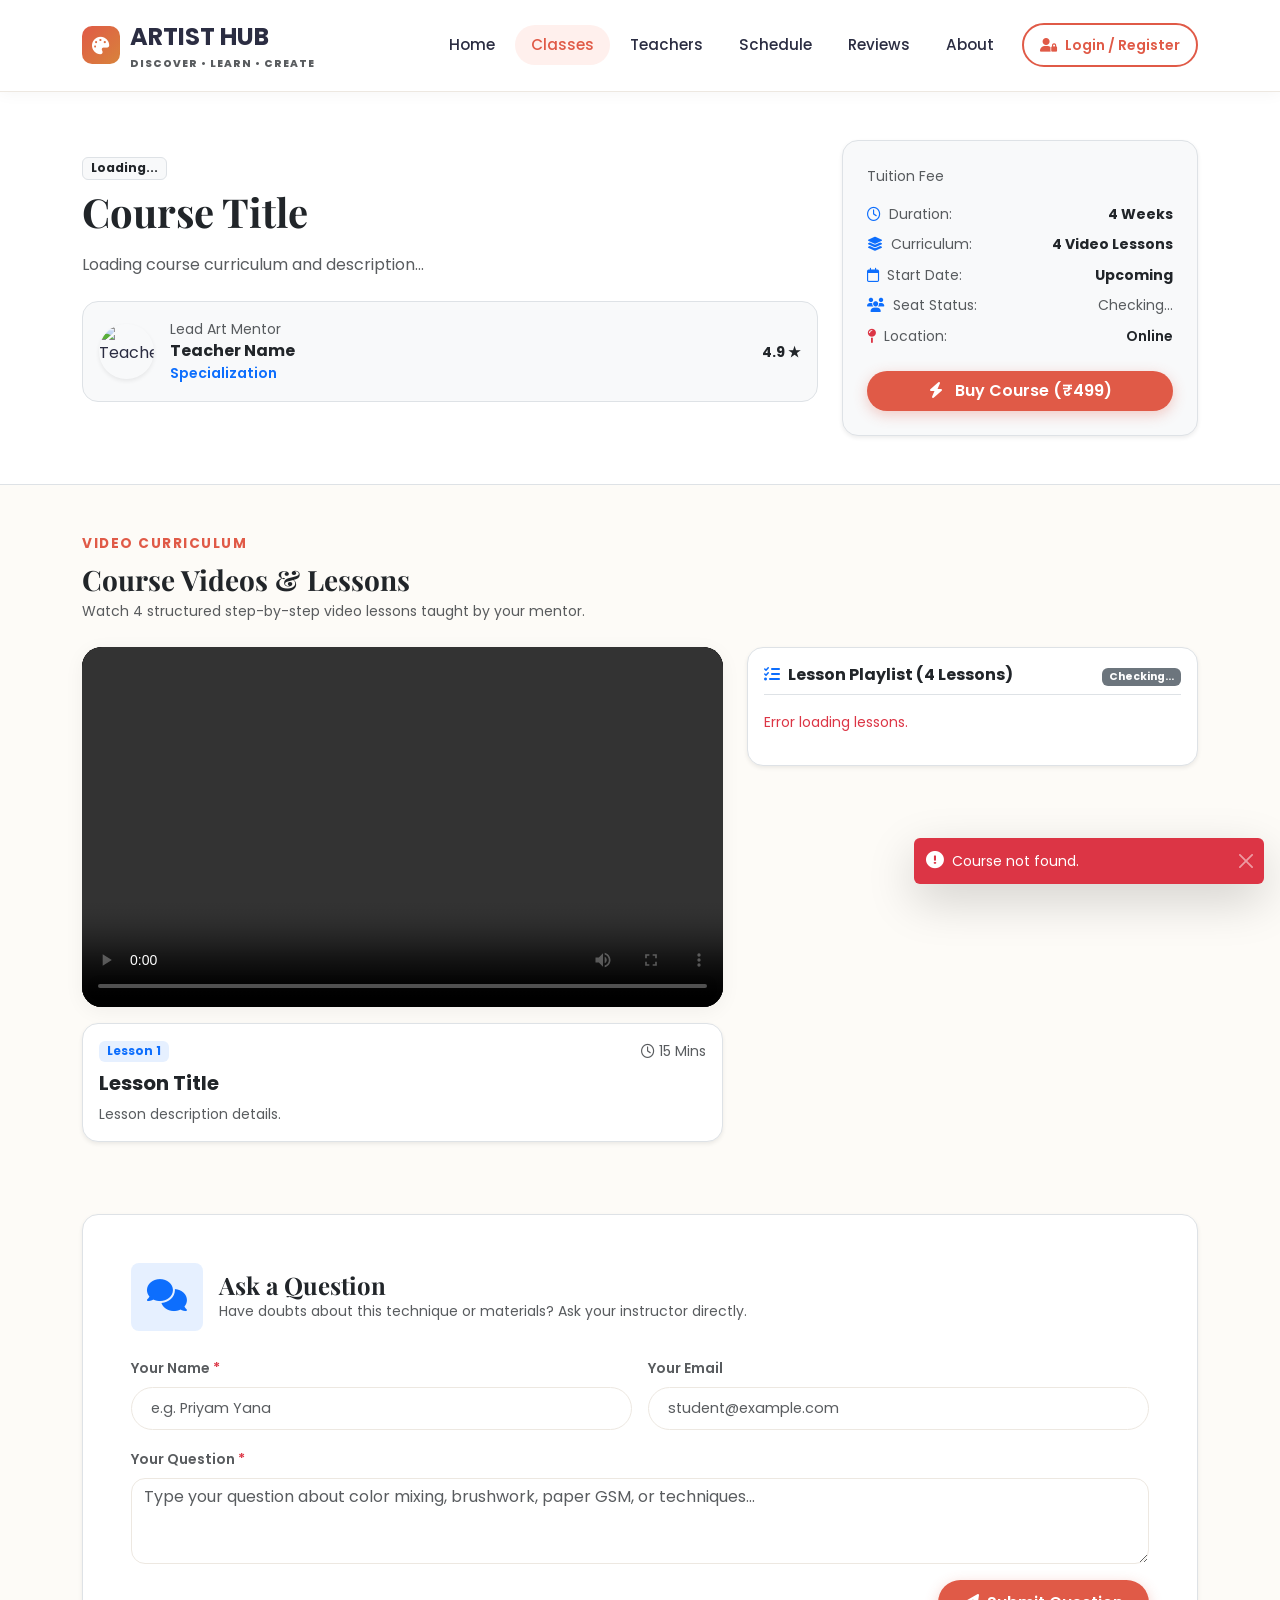
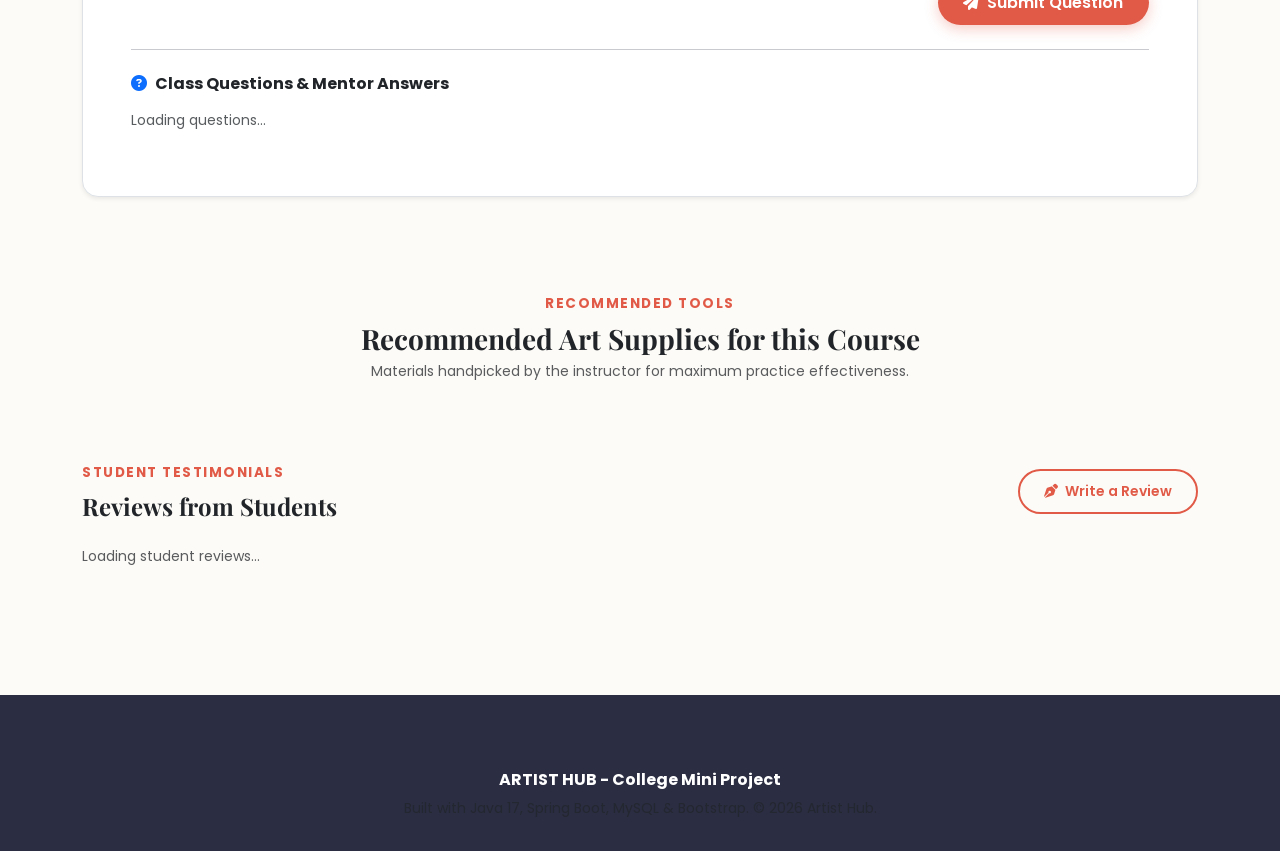
==== commit ea3aec15: "Complete Artist Hub updates and integrate course videos" ====
--- a/src/main/resources/static/course-detail.html
+++ b/src/main/resources/static/course-detail.html
@@ -46,12 +46,16 @@
             border-radius: 20px;
             overflow: hidden;
             box-shadow: var(--shadow-soft);
+            width: 100%;
         }
         .video-player-box video {
             width: 100%;
-            max-height: 460px;
+            height: auto;
+            max-height: 480px;
             display: block;
             background-color: #000;
+            object-fit: contain;
+            aspect-ratio: 16 / 9;
         }
         .locked-video-overlay {
             min-height: 380px;
@@ -188,9 +192,9 @@
             <!-- Video Player Column -->
             <div class="col-lg-7">
                 <div class="video-player-box mb-3" id="videoPlayerBox">
-                    <video id="courseVideoPlayer" controls playsinline poster="https://images.unsplash.com/photo-1579783900882-c0d3dad7b119?auto=format&fit=crop&w=800&q=80">
+                    <video id="courseVideoPlayer" controls preload="metadata" playsinline>
                         <source id="videoSource" src="" type="video/mp4">
-                        Your browser does not support the HTML5 video element.
+                        Your browser does not support HTML video.
                     </video>
                 </div>
 
@@ -717,6 +721,8 @@
 
             if (video.videoUrl) {
                 source.src = video.videoUrl;
+                source.type = 'video/mp4';
+                player.src = video.videoUrl;
                 player.load();
             }
 
@@ -727,6 +733,10 @@
         }
 
         function showLockedVideoNotice(video) {
+            const player = document.getElementById('courseVideoPlayer');
+            if (player) {
+                player.pause();
+            }
             document.getElementById('videoPlayerBox').classList.add('d-none');
             document.getElementById('lockedVideoNotice').classList.remove('d-none');
 
